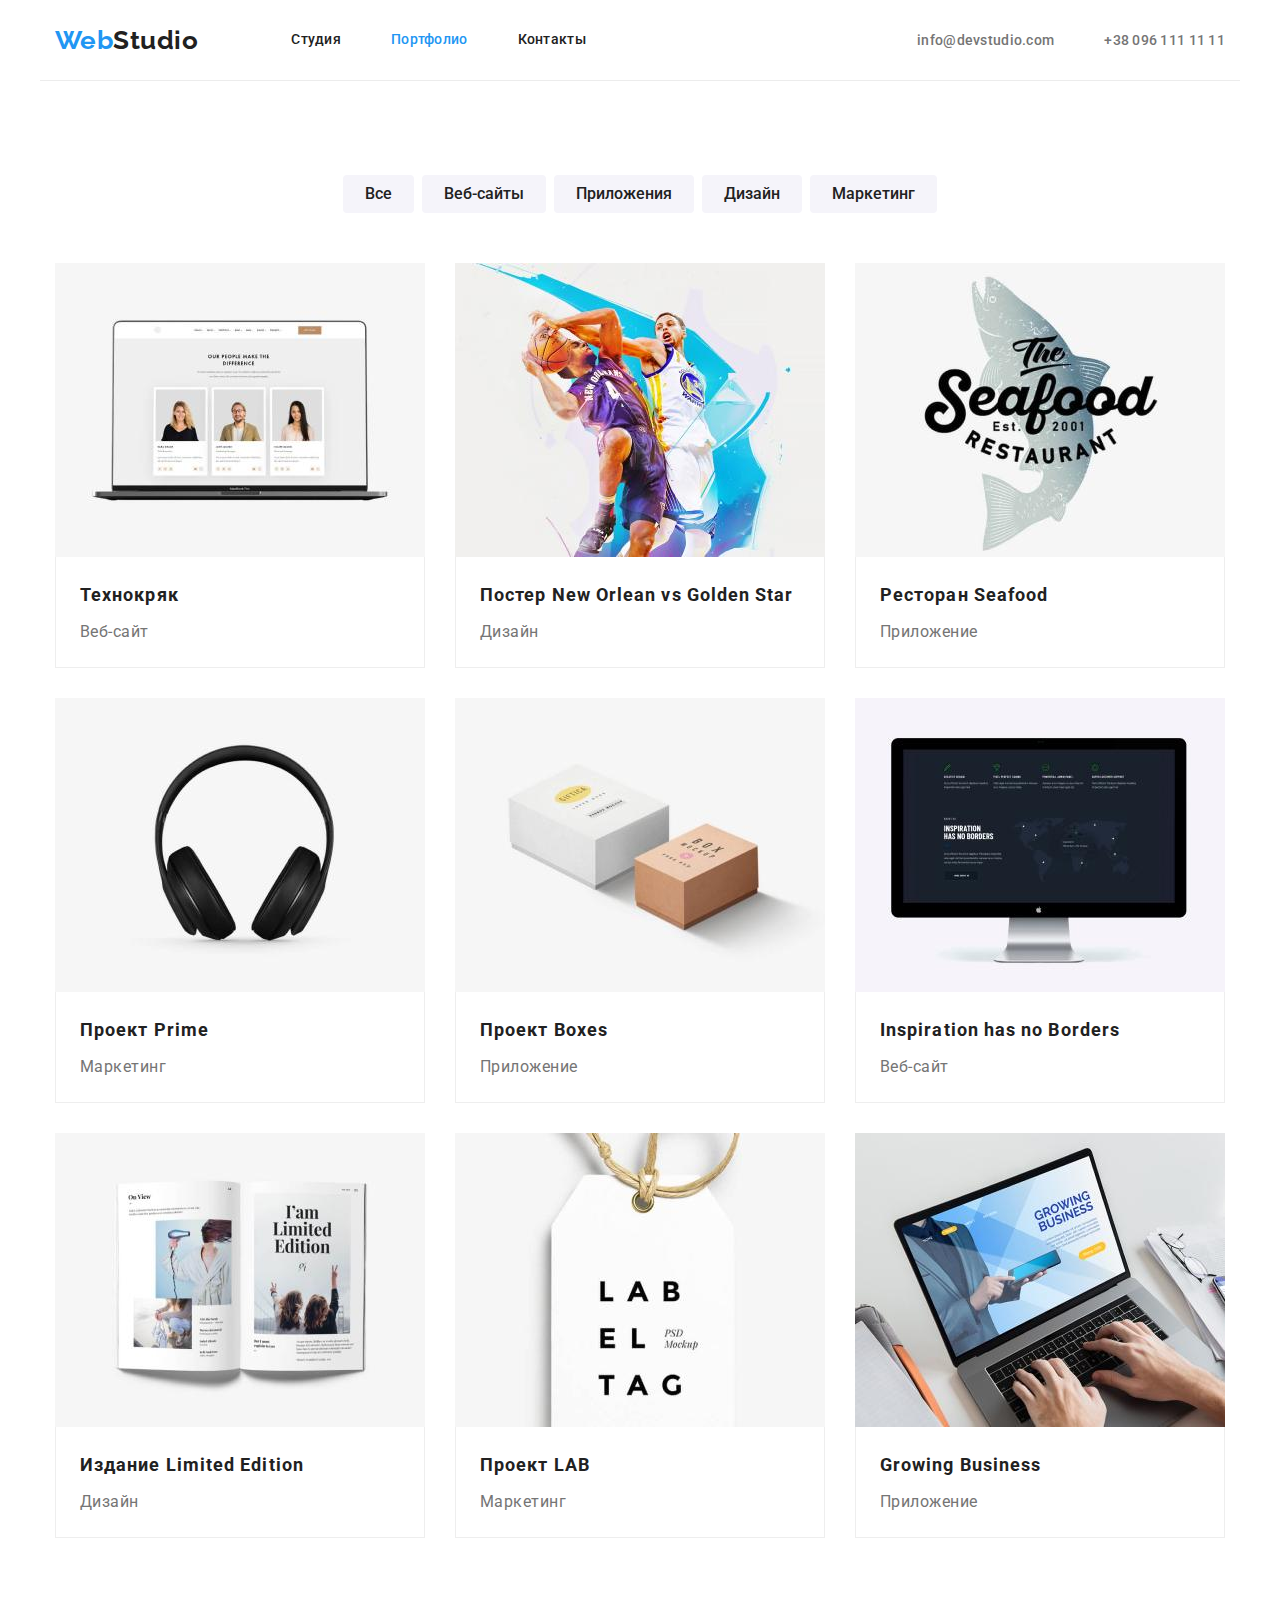
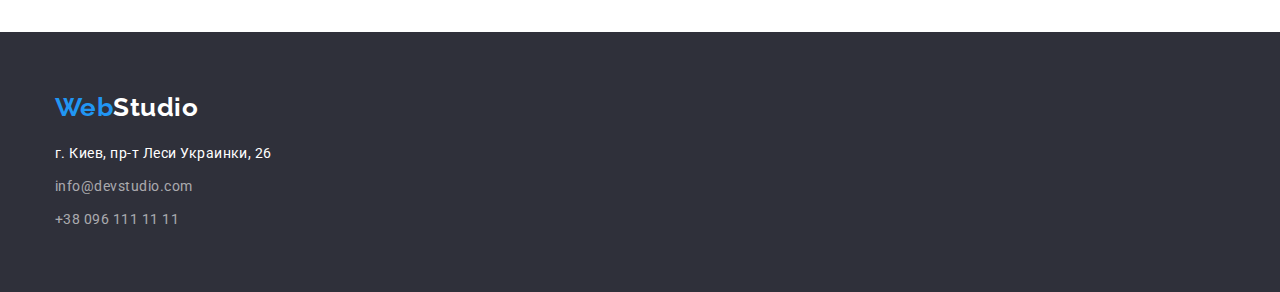
==== portfolio.html @ 9445db95 "Add main files and images" ====
<!DOCTYPE html>
<html lang="ru">
<head>
    <meta charset="UTF-8">
    <meta http-equiv="X-UA-Compatible" content="IE=edge">
    <meta name="viewport" content="width=, initial-scale=1.0">
    <title>goit-markup-hw-03</title>
    <link rel="preconnect" href="https://fonts.gstatic.com">
    <link href="https://fonts.googleapis.com/css2?family=Raleway:wght@700&family=Roboto:wght@400;500;700;900&display=swap" rel="stylesheet" />
    <link href="https://cdnjs.cloudflare.com/ajax/libs/modern-normalize/1.0.0/modern-normalize.min.css" rel="stylesheet" />
    <link href="./css/styles.css" rel="stylesheet" />
</head>

<body>
    <!--Header of page-->
    <header>
        <div class="navigation-section container">
            <a class="logo link" href="./index.html"><span class="logo-accent">Web</span>Studio</a>
            <nav class="nav-list-of-pages">
                <ul class="list">
                    <li class="nav-list-element"><a class="nav-list-item link" href="./index.html">Студия</a></li>
                    <li class="nav-list-element"><a class="nav-list-item link current" href="./portfolio.html">Портфолио</a></li>
                    <li class="nav-list-element"><a class="nav-list-item link" href="">Контакты</a></li>
                </ul>
            </nav>
            <ul class="list">
                <li class="up-contacts-list-element"><a class="up-contacts-list-item link"
                        href="mailto:info@devstudio.com">info@devstudio.com</a></li>
                <li class="up-contacts-list-element"><a class="up-contacts-list-item link" href="tel:+380961111111">+38 096 111
                        11 11</a></li>
            </ul>
        </div>
    </header>
    <!--Main content-->
    <main>
        <!--Main section-->
        <section class="section">
            <div class="container">
                <h1 class="visually-hidden">Роботы WebStudio</h1>
                <ul class="filter-list list">
                    <li class="filter-list-element"><button class="portfolio-btn" type="button">Все</button></li>
                    <li class="filter-list-element"><button class="portfolio-btn" type="button">Веб-сайты</button></li>
                    <li class="filter-list-element"><button class="portfolio-btn" type="button">Приложения</button></li>
                    <li class="filter-list-element"><button class="portfolio-btn" type="button">Дизайн</button></li>
                    <li class="filter-list-element"><button class="portfolio-btn" type="button">Маркетинг</button></li>
                </ul>
                <ul class="galery-list list">
                    <li class="galery-list-element">
                        <img src="./images/portfolio1.jpg" alt="Веб-сайт Технокряк" width="370" height="294" />
                        <div class="galery-list-container">
                            <h2 class="work-studio-title">Технокряк</h2>
                            <p class="work-studio-dscr">Веб-сайт</p>
                        </div>
                    </li>
                    <li class="galery-list-element">
                        <img src="./images/portfolio2.jpg" alt="Дизайн Постера New Orlean vs Golden Star" width="370" height="294" />
                        <div class="galery-list-container">
                            <h2 class="work-studio-title">Постер New Orlean vs Golden Star</h2>
                            <p class="work-studio-dscr">Дизайн</p>
                        </div>
                    </li>
                    <li class="galery-list-element">
                        <img src="./images/portfolio3.jpg" alt="Приложение Ресторан Seafood" width="370" height="294" />
                        <div class="galery-list-container">
                            <h2 class="work-studio-title">Ресторан Seafood</h2>
                            <p class="work-studio-dscr">Приложение</p>
                        </div>
                    </li>
                    <li class="galery-list-element">
                        <img src="./images/portfolio4.jpg" alt="Маркетинг Проекта Prime" width="370" height="294" />
                        <div class="galery-list-container">
                            <h2 class="work-studio-title">Проект Prime</h2>
                            <p class="work-studio-dscr">Маркетинг</p>
                        </div>
                    </li>
                    <li class="galery-list-element">
                        <img src="./images/portfolio5.jpg" alt="Приложение Проект Boxes" width="370" height="294" />
                        <div class="galery-list-container">
                            <h2 class="work-studio-title">Проект Boxes</h2>
                            <p class="work-studio-dscr">Приложение</p>
                        </div>
                    </li>
                    <li class="galery-list-element">
                        <img src="./images/portfolio6.jpg" alt="Веб-сайт Inspiration has no Borders" width="370" height="294" />
                        <div class="galery-list-container">
                            <h2 class="work-studio-title">Inspiration has no Borders</h2>
                            <p class="work-studio-dscr">Веб-сайт</p>
                        </div>
                    </li>
                    <li class="galery-list-element">
                        <img src="./images/portfolio7.jpg" alt="Дизайн Издания Limited Edition" width="370" height="294" />
                        <div class="galery-list-container">
                            <h2 class="work-studio-title">Издание Limited Edition</h2>
                            <p class="work-studio-dscr">Дизайн</p>
                        </div>
                    </li>
                    <li class="galery-list-element">
                        <img src="./images/portfolio8.jpg" alt="Маркетинг Проекта LAB" width="370" height="294" />
                        <div class="galery-list-container">
                            <h2 class="work-studio-title">Проект LAB</h2>
                            <p class="work-studio-dscr">Маркетинг</p>
                        </div>
                    </li>
                    <li class="galery-list-element">
                        <img src="./images/portfolio9.jpg" alt="Приложение Growing Business" width="370" height="294" />
                        <div class="galery-list-container">
                            <h2 class="work-studio-title">Growing Business</h2>
                            <p class="work-studio-dscr">Приложение</p>
                        </div>
                    </li>
                </ul>
            </div>
        </section>
    </main>

    <!--Footer-->
    <footer class="footer-section">
        <div class="container">
            <a class="logo link logo-down-color-marg" href="./index.html"><span class="logo-accent">Web</span>Studio</a>
            <address class="address">
                <ul class="list">
                    <li class="down-contacts-list-element"><a class="down-contacts-list-item link"
                            href="https://goo.gl/maps/1cNyrUN5Ciwygz4w9" target="_blank" rel="noopener noreferrer">г. Киев, пр-т
                            Леси Украинки, 26</a></li>
                    <li class="down-contacts-list-element"><a class="down-contacts-list-item contacts-alfa link"
                            href="mailto:info@devstudio.com">info@devstudio.com</a></li>
                    <li class="down-contacts-list-element"><a class="down-contacts-list-item contacts-alfa link"
                            href="tel:+380961111111">+38 096 111 11 11</a></li>
                </ul>
            </address>
        </div>
    </footer>
    </body>
    </html>
---- css/styles.css ----
:root {
  --primary-font: "Roboto", sans-serif;
  --logo-font: "Raleway", sans-serif;
  --main-bcg-color: #ffffff;
  --team-section-bcg-color: #f5f4fa;
  --hero-footer-bcg-color: #2f303a;
  --accent-logo-hover-color: #2196f3;
  --main-text-color: #757575;
  --headers-nav-color: #212121;
  --hero-footer-text-color: #ffffff;
  --actbtn-color: #ffffff;
  --noactbtn-color: #212121;
  --actbtn-bcg: #2196f3;
  --noactbtn-bgd: #f5f4fa;
  --alfa-color: rgba(255, 255, 255, 0.6);
  --border-color: #ececec;
  --border-color-portfolio: #eeeeee;
  --margin-card: 30px;
}

body {
  font-family: var(--primary-font);
  letter-spacing: 0.03em;
  background-color: var(--main-bcg-color);
  color: var(--main-text-color);
}

/*UTILITES*/
h1,
h2,
h3,
h4,
h5,
h6,
p {
  margin: 0;
}
img {
  display: block;
  max-width: 100%;
  height: auto;
}
.link {
  text-decoration: none;
}

.list {
  padding: 0;
  margin: 0;
  list-style: none;
}
.address {
  font-style: inherit;
}

/*COMMON PROPERTIES*/
.container {
  width: 1200px;
  padding-left: 15px;
  padding-right: 15px;
  margin-left: auto;
  margin-right: auto;
}
.section {
  padding-top: 94px;
  padding-bottom: 94px;
}

/*HIDDEN TITLES*/
.visually-hidden {
  position: absolute !important;
  clip: rect(1px 1px 1px 1px);
  clip: rect(1px, 1px, 1px, 1px);
  padding: 0 !important;
  border: 0 !important;
  height: 1px !important;
  width: 1px !important;
  overflow: hidden;
}

/*HOVER+FOCUS*/
.nav-list-item:hover,
.nav-list-item:focus,
.up-contacts-list-item:hover,
.up-contacts-list-item:focus,
.down-contacts-list-item:hover,
.down-contacts-list-item:focus {
  color: var(--accent-logo-hover-color);
}
.list .current {
  color: var(--accent-logo-hover-color);
}

/*NAVIGATION-SECTION*/
.navigation-section {
  display: flex;
  align-items: center;
  border-bottom: 1px solid var(--border-color);
}
.navigation-section .list {
  display: flex;
}
.logo {
  margin-right: 93px;
  font-family: var(--logo-font);
  font-weight: 700;
  font-size: 26px;
  line-height: 1.19;
  color: var(--headers-nav-color);
}
.logo-accent {
  color: var(--accent-logo-hover-color);
}
.nav-list-of-pages {
  margin-right: auto;
}
.up-contacts-list-element:not(:last-child),
.nav-list-element:not(:last-child) {
  margin-right: 50px;
}
.nav-list-item {
  display: inline-block;
  padding-top: 32px;
  padding-bottom: 32px;
  font-weight: 500;
  font-size: 14px;
  line-height: 1.14;
  letter-spacing: 0.02em;
  color: var(--headers-nav-color);
}
.up-contacts-list-item {
  font-weight: 500;
  font-size: 14px;
  line-height: 1.14;
  letter-spacing: 0.02em;
  color: inherit;
}

/*MAIN SECTION*/
.main-section {
  padding-top: 200px;
  padding-bottom: 200px;
  background-color: var(--hero-footer-bcg-color);
  text-align: center;
}
.main-title {
  margin-right: auto;
  margin-left: auto;
  margin-bottom: 30px;
  max-width: 696px;
  font-weight: 900;
  font-size: 44px;
  line-height: 1.36;
  letter-spacing: 0.06em;
  text-transform: uppercase;
  color: var(--hero-footer-text-color);
}
.main-section-btn {
  min-width: 200px;
  padding: 10px 32px;
  font-weight: 700;
  font-size: 16px;
  line-height: 1.87;
  letter-spacing: 0.06em;
  color: var(--actbtn-color);
  cursor: pointer;
  background-color: var(--actbtn-bcg);
  box-shadow: 0px 4px 4px rgba(0, 0, 0, 0.15);
  border-radius: 4px;
  border: 0;
}

/*FEATURES*/
.features-list {
  display: flex;
  margin-right: calc(-1 * var(--margin-card));
}
.features-list > .features-list-element {
  flex-basis: calc((100% - 4 * var(--margin-card)) / 4);
  margin-right: var(--margin-card);
}
.features-title {
  min-width: 270px;
  margin-bottom: 10px;
  font-weight: 700;
  font-size: 14px;
  line-height: 1.14;
  text-transform: uppercase;
  color: var(--headers-nav-color);
}
.features-title-dscr {
  min-width: 270px;
  font-size: 14px;
  line-height: 1.71;
}

/*OCUPATIONS*/
.occupations-section {
  padding-top: 0;
}
/*TITLE ocupations and team*/
.secondary-title {
  margin-bottom: 50px;
  font-weight: 700;
  font-size: 36px;
  line-height: 1.16;
  text-align: center;
  color: var(--headers-nav-color);
}
.occupations-list {
  display: flex;
  margin-right: calc(-1 * var(--margin-card));
}
.occupations-list > .occupations-list-element {
  flex-basis: calc((100% - 3 * var(--margin-card)) / 3);
  margin-right: var(--margin-card);
}

/*TEAM SECTION*/
.team-section {
  background-color: var(--team-section-bcg-color);
}
.team-list {
  display: flex;
  flex-wrap: wrap;
  margin-left: calc(-1 * var(--margin-card));
  margin-top: calc(-1 * var(--margin-card));
}
.team-list-element {
  flex-basis: calc((100% - 4 * var(--margin-card)) / 4);
  margin-left: var(--margin-card);
  margin-top: var(--margin-card);
  background-color: var(--main-bcg-color);
  box-shadow: 0px 1px 3px rgba(0, 0, 0, 0.12), 0px 1px 1px rgba(0, 0, 0, 0.14),
    0px 2px 1px rgba(0, 0, 0, 0.2);
  border-bottom-left-radius: 4px;
  border-bottom-right-radius: 4px;
}
.team-list-element-container {
  padding: 30px 55px;
  text-align: center;
}
.team-person {
  margin-bottom: 10px;
  font-weight: 500;
  font-size: 16px;
  line-height: 1.19;
  color: var(--headers-nav-color);
}
.team-person-role {
  font-size: 16px;
  line-height: 1.19;
}

/*FOOTER*/
.footer-section {
  background-color: var(--hero-footer-bcg-color);
  padding-top: 60px;
  padding-bottom: 60px;
}
.down-contacts-list-item {
  font-size: 14px;
  line-height: 1.71;
  color: var(--hero-footer-text-color);
}
.contacts-alfa {
  color: var(--alfa-color);
}
.logo-down-color-marg {
  display: inline-block;
  margin-right: 0;
  margin-bottom: 20px;
  color: var(--hero-footer-text-color);
}
.down-contacts-list-element:not(:last-child) {
  margin-bottom: 9px;
}

/*PAGE PORTFOLIO Galery*/
.filter-list {
  display: flex;
  justify-content: center;
  margin-bottom: 50px;
}
.filter-list-element:not(:last-child) {
  margin-right: 8px;
}
.portfolio-btn {
  padding: 6px 22px;
  font-weight: 500;
  font-size: 16px;
  line-height: 1.62;
  text-align: center;
  background-color: var(--noactbtn-bgd);
  color: var(--noactbtn-color);
  border: 0;
  border-radius: 4px;
}
.portfolio-btn:hover,
.portfolio-btn:focus {
  background-color: var(--actbtn-bcg);
  color: var(--actbtn-color);
  cursor: pointer;
  box-shadow: 0px 3px 1px rgba(0, 0, 0, 0.1), 0px 1px 2px rgba(0, 0, 0, 0.08),
    0px 2px 2px rgba(0, 0, 0, 0.12);
}
.galery-list {
  display: flex;
  flex-wrap: wrap;
  margin-left: calc(-1 * var(--margin-card));
  margin-top: calc(-1 * var(--margin-card));
}
.galery-list-element {
  flex-basis: calc((100% - 3 * var(--margin-card)) / 3);
  margin-left: var(--margin-card);
  margin-top: var(--margin-card);
  background: var(--main-bcg-color);
}
.galery-list-container {
  padding: 20px 24px;
  border-right: 1px solid var(--border-color-portfolio);
  border-bottom: 1px solid var(--border-color-portfolio);
  border-left: 1px solid var(--border-color-portfolio);
}
.work-studio-title {
  margin-bottom: 4px;
  font-weight: 700;
  font-size: 18px;
  line-height: 2;
  letter-spacing: 0.06em;
  color: var(--headers-nav-color);
}
.work-studio-dscr {
  font-size: 16px;
  line-height: 1.87;
  color: var(--main-text-color);
}
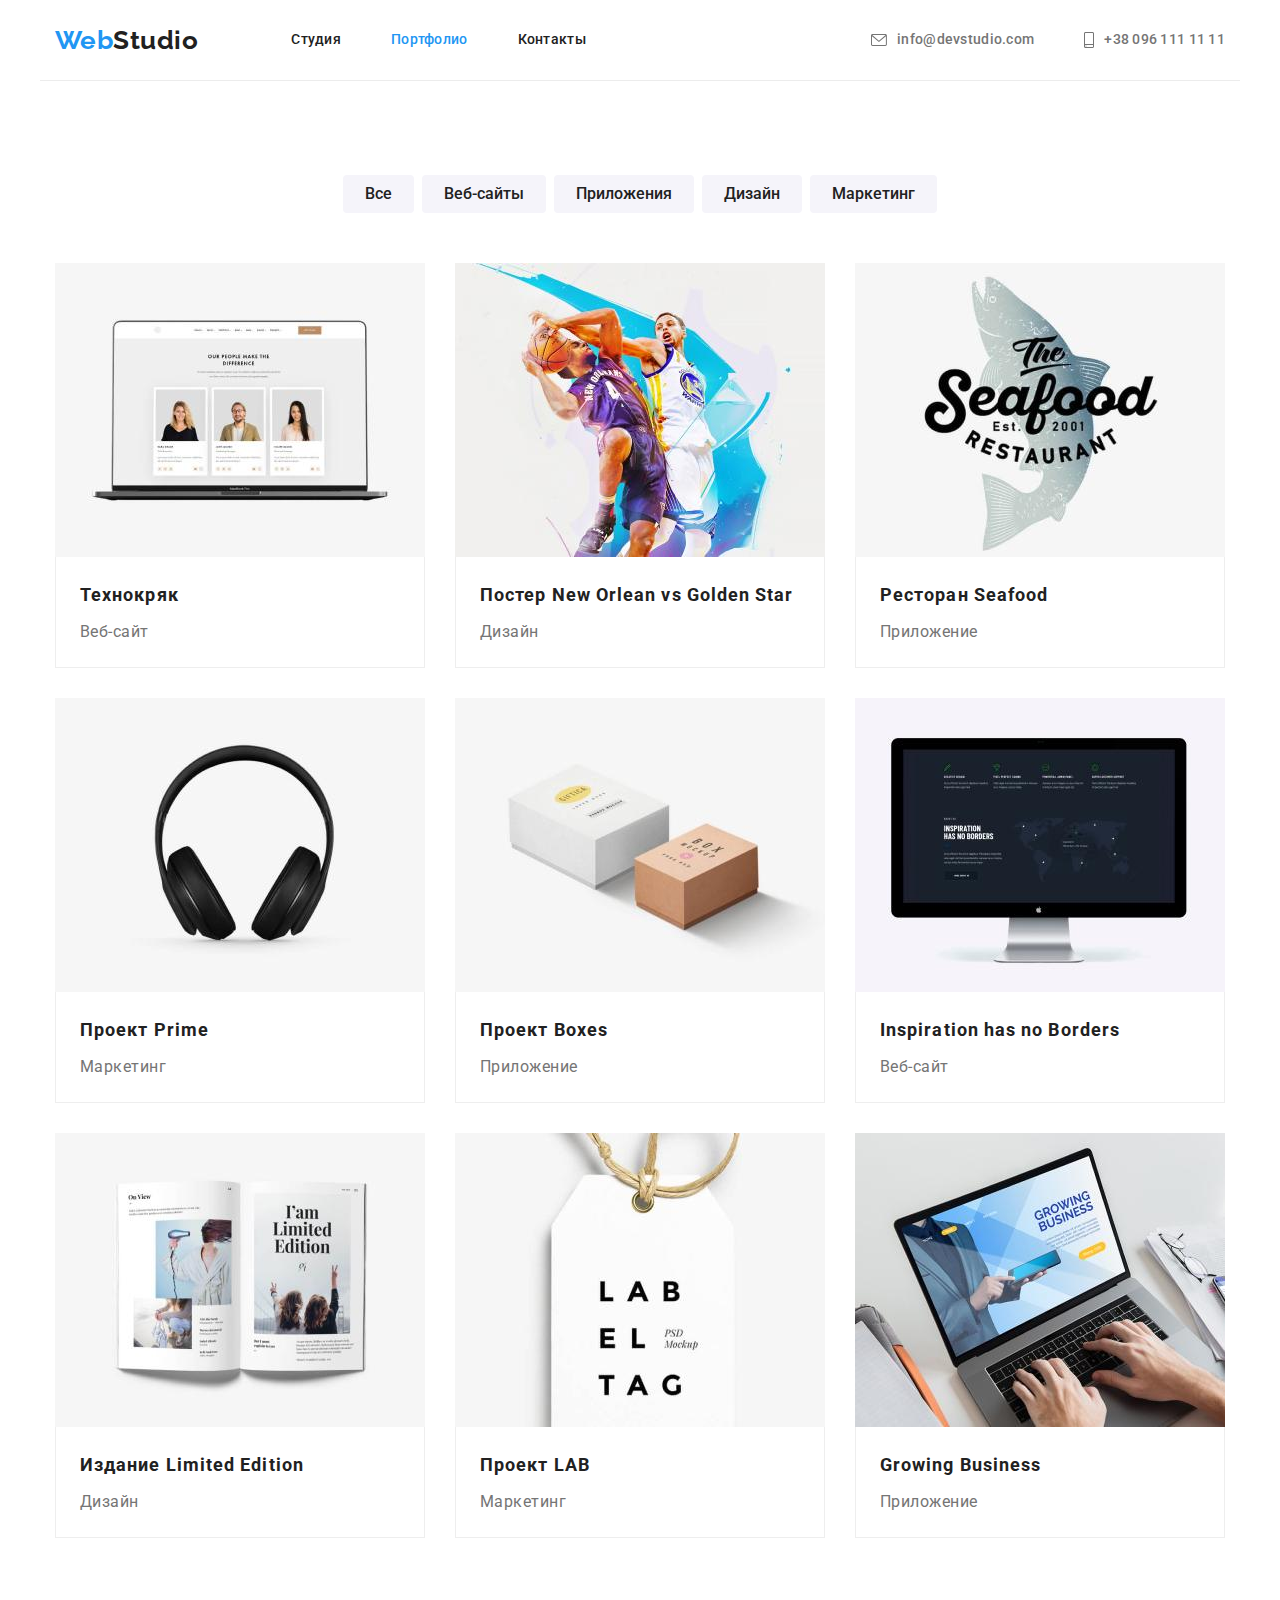
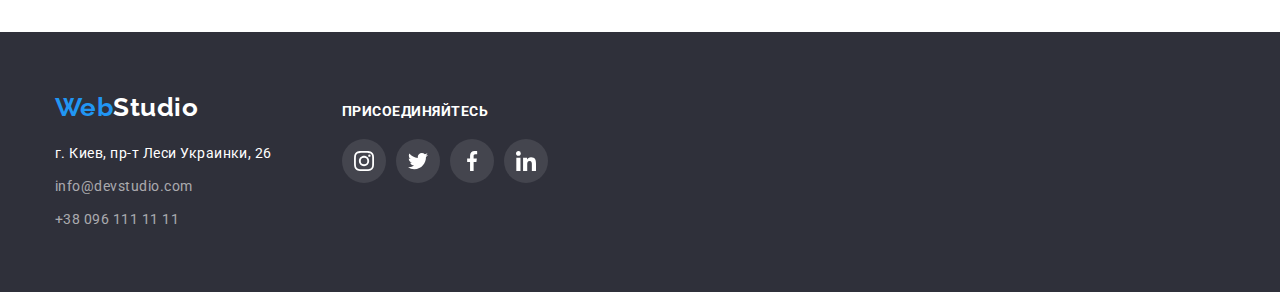
==== commit 14e6dfbb: "HW #4 relise 1" ====
--- a/portfolio.html
+++ b/portfolio.html
@@ -4,7 +4,7 @@
     <meta charset="UTF-8">
     <meta http-equiv="X-UA-Compatible" content="IE=edge">
     <meta name="viewport" content="width=, initial-scale=1.0">
-    <title>goit-markup-hw-03</title>
+    <title>goit-markup-hw-04</title>
     <link rel="preconnect" href="https://fonts.gstatic.com">
     <link href="https://fonts.googleapis.com/css2?family=Raleway:wght@700&family=Roboto:wght@400;500;700;900&display=swap" rel="stylesheet" />
     <link href="https://cdnjs.cloudflare.com/ajax/libs/modern-normalize/1.0.0/modern-normalize.min.css" rel="stylesheet" />
@@ -24,10 +24,22 @@
                 </ul>
             </nav>
             <ul class="list">
-                <li class="up-contacts-list-element"><a class="up-contacts-list-item link"
-                        href="mailto:info@devstudio.com">info@devstudio.com</a></li>
-                <li class="up-contacts-list-element"><a class="up-contacts-list-item link" href="tel:+380961111111">+38 096 111
-                        11 11</a></li>
+                <li class="up-contacts-list-element">
+                    <a class="up-contacts-list-item link" href="mailto:info@devstudio.com">
+                        <svg class="up-contacts-icon" width="16" height="12">
+                            <use href="./images/spritehover.svg#icon-envelope"></use>
+                        </svg>
+                        info@devstudio.com
+                    </a>
+                </li>
+                <li class="up-contacts-list-element">
+                    <a class="up-contacts-list-item link" href="tel:+380961111111">
+                        <svg class="up-contacts-icon" width="10" height="16">
+                            <use href="./images/spritehover.svg#icon-smartphone"></use>
+                        </svg>
+                        +38 096 111 11 11
+                    </a>
+                </li>
             </ul>
         </div>
     </header>
@@ -115,19 +127,50 @@
 
     <!--Footer-->
     <footer class="footer-section">
-        <div class="container">
-            <a class="logo link logo-down-color-marg" href="./index.html"><span class="logo-accent">Web</span>Studio</a>
-            <address class="address">
-                <ul class="list">
-                    <li class="down-contacts-list-element"><a class="down-contacts-list-item link"
-                            href="https://goo.gl/maps/1cNyrUN5Ciwygz4w9" target="_blank" rel="noopener noreferrer">г. Киев, пр-т
-                            Леси Украинки, 26</a></li>
-                    <li class="down-contacts-list-element"><a class="down-contacts-list-item contacts-alfa link"
-                            href="mailto:info@devstudio.com">info@devstudio.com</a></li>
-                    <li class="down-contacts-list-element"><a class="down-contacts-list-item contacts-alfa link"
-                            href="tel:+380961111111">+38 096 111 11 11</a></li>
+        <div class="container footer-container">
+            <div class="address-container">
+                <a class="logo link logo-down-color-marg" href="./index.html"><span class="logo-accent">Web</span>Studio</a>
+                    <address class="address">
+                        <ul class="list">
+                            <li class="down-contacts-list-element"><a class="down-contacts-list-item link" href="https://goo.gl/maps/1cNyrUN5Ciwygz4w9" target="_blank" rel="noopener noreferrer">г. Киев, пр-т Леси Украинки, 26</a></li>
+                            <li class="down-contacts-list-element"><a class="down-contacts-list-item contacts-alfa link" href="mailto:info@devstudio.com">info@devstudio.com</a></li>
+                            <li class="down-contacts-list-element"><a class="down-contacts-list-item contacts-alfa link" href="tel:+380961111111">+38 096 111 11 11</a></li>
+                        </ul>
+                    </address>
+            </div>
+            <div>
+                <p class="footer-social-links-text">присоединяйтесь</p>
+                <ul class="list footer-social-links-list">
+                    <li class="footer-social-links-element">
+                        <a class="link footer-social-links-link" href="" target="_blank" rel="noopener noreferrer">
+                            <svg class="footer-social-links-icon" width="20" height="20">
+                                <use href="./images/spritehover.svg#icon-instagram"></use>
+                            </svg>
+                        </a>
+                    </li>
+                    <li class="footer-social-links-element">
+                        <a class="link footer-social-links-link" href="" target="_blank" rel="noopener noreferrer">
+                            <svg class="footer-social-links-icon" width="20" height="20">
+                                <use href="./images/spritehover.svg#icon-twitter"></use>
+                            </svg>
+                        </a>
+                    </li>
+                    <li class="footer-social-links-element">
+                        <a class="link footer-social-links-link" href="" target="_blank" rel="noopener noreferrer">
+                            <svg class="footer-social-links-icon" width="20" height="20">
+                                <use href="./images/spritehover.svg#icon-facebook"></use>
+                            </svg>
+                        </a>
+                    </li>
+                    <li class="footer-social-links-element">
+                        <a class="link footer-social-links-link" href="" target="_blank" rel="noopener noreferrer">
+                            <svg class="footer-social-links-icon" width="20" height="20">
+                                <use href="./images/spritehover.svg#icon-linkedin"></use>
+                            </svg>
+                        </a>
+                    </li>
                 </ul>
-            </address>
+            </div>
         </div>
     </footer>
     </body>
--- a/css/styles.css
+++ b/css/styles.css
@@ -4,6 +4,8 @@
   --main-bcg-color: #ffffff;
   --team-section-bcg-color: #f5f4fa;
   --hero-footer-bcg-color: #2f303a;
+  --hero-down-bcg-color: #C4C4C4;
+  --hero-gradient-color: rgba(47, 48, 58, 0.4);
   --accent-logo-hover-color: #2196f3;
   --main-text-color: #757575;
   --headers-nav-color: #212121;
@@ -16,6 +18,16 @@
   --border-color: #ececec;
   --border-color-portfolio: #eeeeee;
   --margin-card: 30px;
+  --svg-links-color: #AFB1B8;
+  --footer-link-bgc: rgba(255, 255, 255, 0.1);
+  --shadov-0-15: rgba(0, 0, 0, 0.15);
+  --shadow-0-12: rgba(0, 0, 0, 0.12);
+  --shadow-0-14: rgba(0, 0, 0, 0.14);
+  --shadow-0-2: rgba(0, 0, 0, 0.2);
+  --shadow-0-1: rgba(0, 0, 0, 0.1);
+  --shadow-0-08: rgba(0, 0, 0, 0.08);
+  --shadow-0-06: rgba(0, 0, 0, 0.06);
+  --shadow-0-16: rgba(0, 0, 0, 0.16);
 }
 
 body {
@@ -129,19 +141,38 @@
   color: var(--headers-nav-color);
 }
 .up-contacts-list-item {
+  display: flex;
+  align-items: center;
   font-weight: 500;
   font-size: 14px;
   line-height: 1.14;
   letter-spacing: 0.02em;
-  color: inherit;
+  color: var(--main-text-color);
+}
+.up-contacts-icon {
+  fill: currentColor;
+  margin-right: 10px;
 }
 
 /*MAIN SECTION*/
 .main-section {
-  padding-top: 200px;
-  padding-bottom: 200px;
-  background-color: var(--hero-footer-bcg-color);
+  /* padding-top: 200px;
+  padding-bottom: 200px; */
+  background-color: var(--hero-down-bcg-color);
+  background-image: linear-gradient(to right, var(--hero-gradient-color), var(--hero-gradient-color)), url("../images/heroimg.jpg");
+  background-repeat: no-repeat;
+  background-position: center;
   text-align: center;
+}
+.hero {
+  height: 600px;
+  max-width: 1600px;
+  margin-left: auto;
+  margin-right: auto;
+  display: flex;
+  flex-direction: column;
+  justify-content: center;
+  align-items: center;
 }
 .main-title {
   margin-right: auto;
@@ -165,7 +196,7 @@
   color: var(--actbtn-color);
   cursor: pointer;
   background-color: var(--actbtn-bcg);
-  box-shadow: 0px 4px 4px rgba(0, 0, 0, 0.15);
+  box-shadow: 0px 4px 4px var(--shadov-0-15);
   border-radius: 4px;
   border: 0;
 }
@@ -178,6 +209,15 @@
 .features-list > .features-list-element {
   flex-basis: calc((100% - 4 * var(--margin-card)) / 4);
   margin-right: var(--margin-card);
+}
+.features-list-icon-wrap {
+  display: flex;
+  align-items: center;
+  justify-content: center;
+  padding-top: 25px;
+  padding-bottom: 25px;
+  margin-bottom: 30px;
+  background-color: var(--team-section-bcg-color);
 }
 .features-title {
   min-width: 270px;
@@ -231,13 +271,13 @@
   margin-left: var(--margin-card);
   margin-top: var(--margin-card);
   background-color: var(--main-bcg-color);
-  box-shadow: 0px 1px 3px rgba(0, 0, 0, 0.12), 0px 1px 1px rgba(0, 0, 0, 0.14),
-    0px 2px 1px rgba(0, 0, 0, 0.2);
+  box-shadow: 0px 1px 3px var(--shadow-0-12), 0px 1px 1px var(--shadow-0-14),
+    0px 2px 1px var(--shadow-0-2);
   border-bottom-left-radius: 4px;
   border-bottom-right-radius: 4px;
 }
 .team-list-element-container {
-  padding: 30px 55px;
+  padding: 30px 32px;
   text-align: center;
 }
 .team-person {
@@ -248,8 +288,62 @@
   color: var(--headers-nav-color);
 }
 .team-person-role {
+  margin-bottom: 16px;
   font-size: 16px;
   line-height: 1.19;
+}
+.team-social-links-list {
+  display: inline-flex;
+}
+.team-social-links-element:not(:last-child) {
+  margin-right: 10px;
+}
+.team-social-links-link {
+  display: inline-flex;
+  align-items: center;
+  justify-content: center;
+  width: 44px;
+  height: 44px;
+}
+.team-social-links-link:hover,
+.team-social-links-link:focus {
+  background-color: var(--actbtn-bcg);
+  border-radius: 50%;
+}
+.team-social-links-link:hover .team-social-links-icon,
+.team-social-links-link:focus .team-social-links-icon {
+  fill: var(--actbtn-color);
+}
+.team-social-links-icon {
+  fill: var(--svg-links-color);
+}
+
+/*CLIENTS*/
+.clients-list {
+  display: inline-flex;
+}
+.clients-links-element:not(:last-child) {
+  margin-right: var(--margin-card);
+}
+.clients-links-link {
+  display: inline-flex;
+  align-items: center;
+  justify-content: center;
+  width: 170px;
+  height: 92px;
+  border: 1px solid var(--svg-links-color);
+  border-radius: 4px;
+}
+.clients-links-link:hover .clients-links-icon,
+.clients-links-link:focus .clients-links-icon {
+  fill: var(--actbtn-bcg);
+}
+.clients-links-link:hover,
+.clients-links-link:focus {
+  border: 1px solid var(--actbtn-bcg);
+}
+.clients-links-icon {
+  fill: var(--svg-links-color);
 }
 
 /*FOOTER*/
@@ -258,6 +352,13 @@
   padding-top: 60px;
   padding-bottom: 60px;
 }
+.footer-container {
+  display: flex;
+  align-items: baseline;
+}
+.address-container {
+  margin-right: 70px;
+}
 .down-contacts-list-item {
   font-size: 14px;
   line-height: 1.71;
@@ -274,6 +375,41 @@
 }
 .down-contacts-list-element:not(:last-child) {
   margin-bottom: 9px;
+}
+.footer-social-links-text {
+  font-weight: 700;
+  font-size: 14px;
+  line-height: 1.14; 
+  text-transform: uppercase;
+  margin-bottom: 20px;
+  color: var(--hero-footer-text-color);
+}
+.footer-social-links-list {
+  display: inline-flex;
+}
+.footer-social-links-element:not(:last-child) {
+  margin-right: 10px;
+}
+.footer-social-links-link {
+  display: inline-flex;
+  align-items: center;
+  justify-content: center;
+  width: 44px;
+  height: 44px;
+  background-color: var(--footer-link-bgc);
+  border-radius: 50%;
+}
+.footer-social-links-link:hover,
+.footer-social-links-link:focus {
+  background-color: var(--actbtn-bcg);
+  border-radius: 50%;
+}
+.footer-social-links-link:hover .team-social-links-icon,
+.footer-social-links-link:focus .team-social-links-icon {
+  fill: var(--actbtn-color);
+}
+.footer-social-links-icon {
+  fill: var(--actbtn-color);
 }
 
 /*PAGE PORTFOLIO Galery*/
@@ -301,8 +437,8 @@
   background-color: var(--actbtn-bcg);
   color: var(--actbtn-color);
   cursor: pointer;
-  box-shadow: 0px 3px 1px rgba(0, 0, 0, 0.1), 0px 1px 2px rgba(0, 0, 0, 0.08),
-    0px 2px 2px rgba(0, 0, 0, 0.12);
+  box-shadow: 0px 3px 1px var(--shadow-0-1), 0px 1px 2px var(--shadow-0-08),
+    0px 2px 2px var(--shadow-0-12);
 }
 .galery-list {
   display: flex;
@@ -316,6 +452,9 @@
   margin-top: var(--margin-card);
   background: var(--main-bcg-color);
 }
+.galery-list-element:hover {
+  box-shadow: 0px 1px 1px var(--shadow-0-12), 0px 4px 4px var(--shadow-0-06), 1px 4px 6px var(--shadow-0-16);
+}
 .galery-list-container {
   padding: 20px 24px;
   border-right: 1px solid var(--border-color-portfolio);
